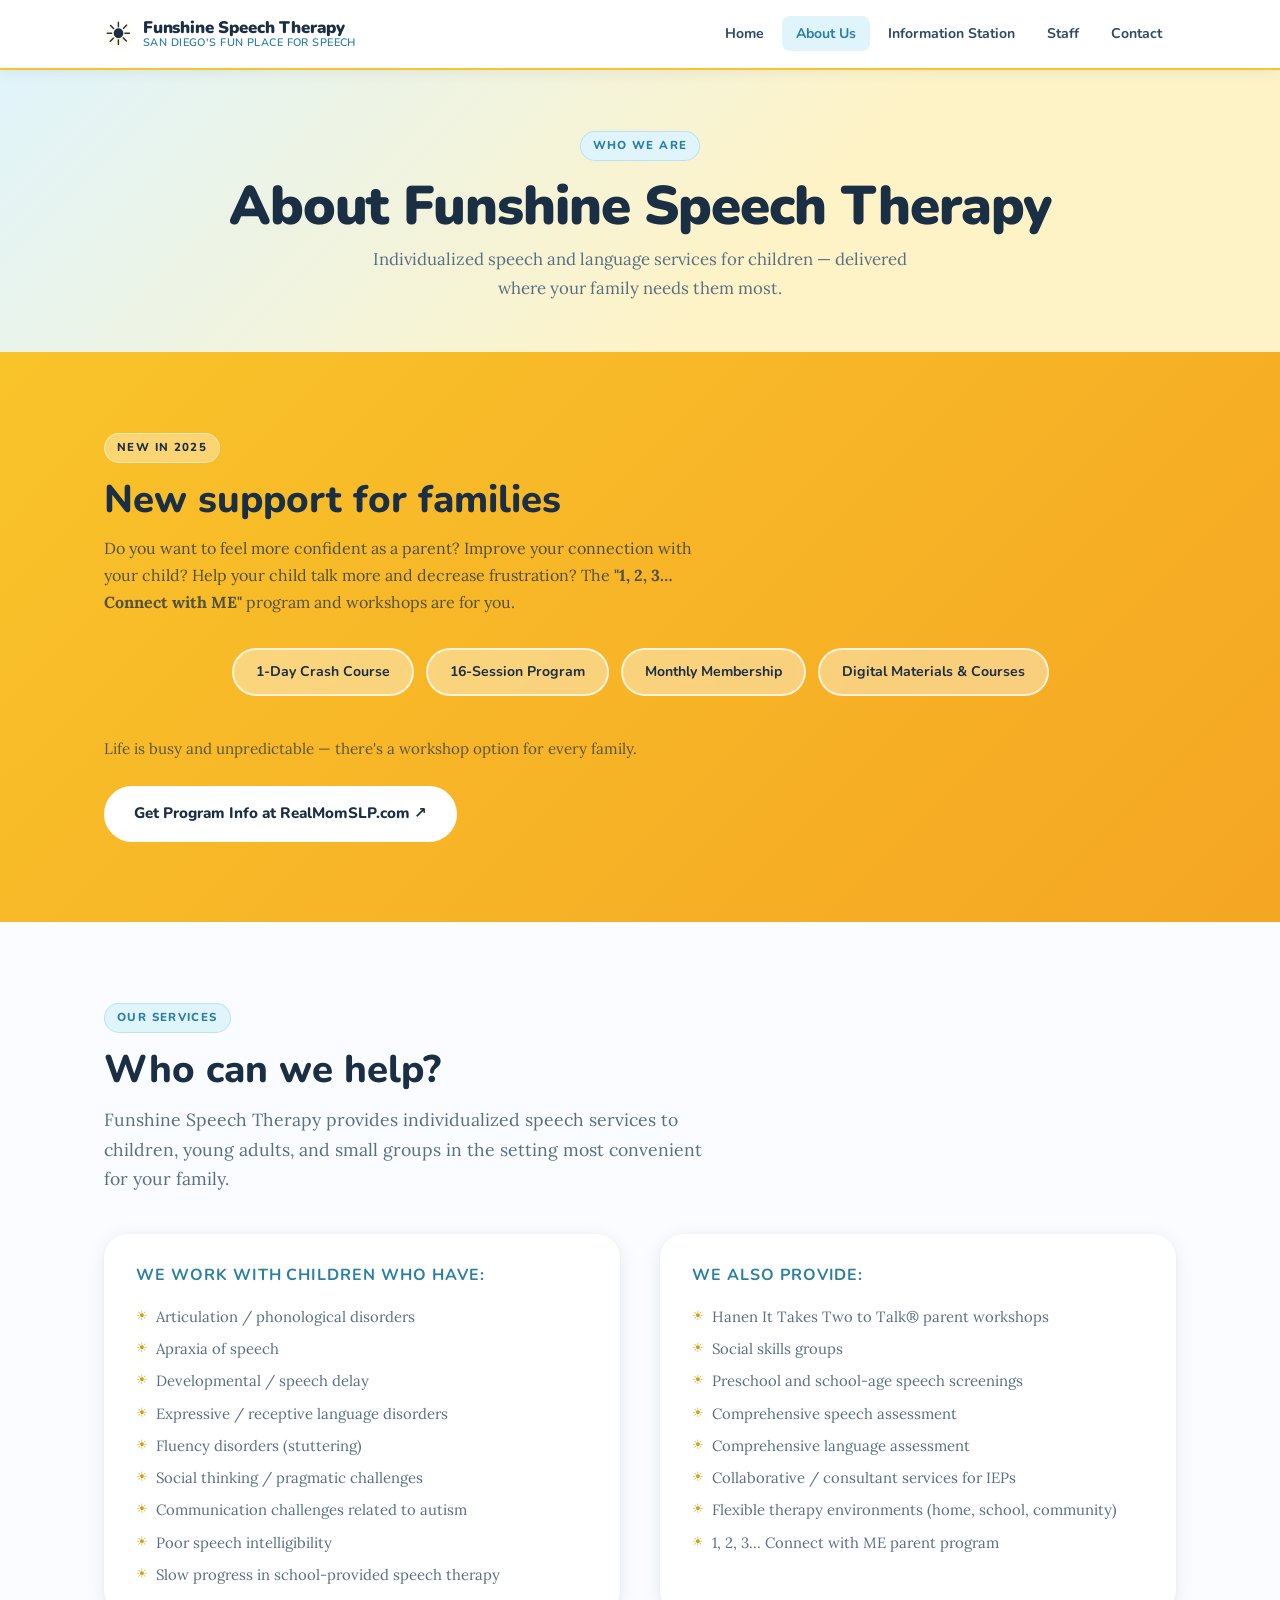
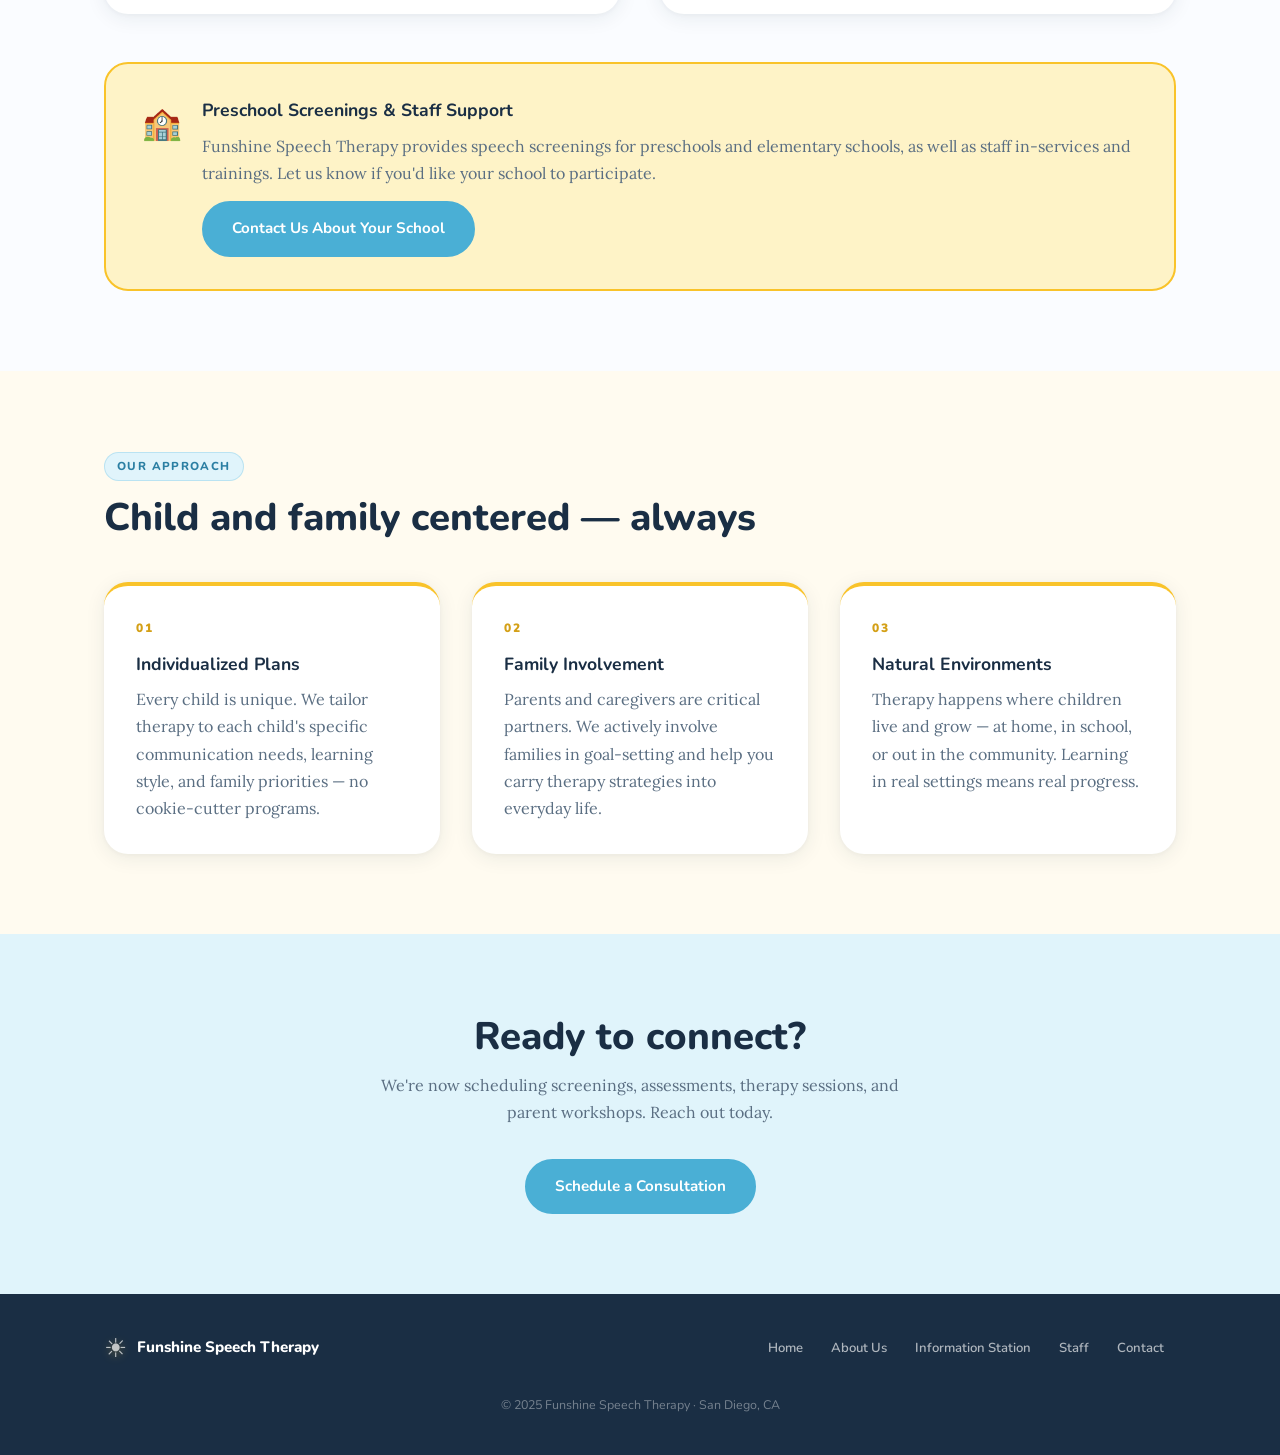
==== about.html @ bde335ca "Add files via upload" ====
<!DOCTYPE html>
<html lang="en">
<head>
  <meta charset="UTF-8" />
  <meta name="viewport" content="width=device-width, initial-scale=1.0" />
  <meta name="description" content="About Funshine Speech Therapy — individualized speech services for children in San Diego. Learn about our approach, services, and programs." />
  <title>About Us — Funshine Speech Therapy</title>
  <link rel="preconnect" href="https://fonts.googleapis.com" />
  <link rel="preconnect" href="https://fonts.gstatic.com" crossorigin />
  <link href="https://fonts.googleapis.com/css2?family=Nunito:wght@400;600;700;800;900&family=Lora:ital,wght@0,400;0,600;1,400&display=swap" rel="stylesheet" />
  <link rel="stylesheet" href="styles.css" />
</head>
<body>

  <header class="site-header" role="banner">
    <div class="header-inner">
      <a href="index.html" class="logo" aria-label="Funshine Speech Therapy — Home">
        <span class="logo-sun" aria-hidden="true">☀</span>
        <div class="logo-text">
          <span class="logo-name">Funshine Speech Therapy</span>
          <span class="logo-tagline">San Diego's Fun Place For Speech</span>
        </div>
      </a>
      <button class="nav-toggle" aria-label="Open menu" aria-expanded="false" aria-controls="main-nav">
        <span></span><span></span><span></span>
      </button>
      <nav id="main-nav" role="navigation" aria-label="Main navigation">
        <ul>
          <li><a href="index.html">Home</a></li>
          <li><a href="about.html" class="active">About Us</a></li>
          <li><a href="information.html">Information Station</a></li>
          <li><a href="staff.html">Staff</a></li>
          <li><a href="contact.html">Contact</a></li>
        </ul>
      </nav>
    </div>
  </header>

  <main>

    <section class="page-hero">
      <div class="container">
        <div class="section-label">Who We Are</div>
        <h1>About Funshine Speech Therapy</h1>
        <p>Individualized speech and language services for children — delivered where your family needs them most.</p>
      </div>
    </section>

    <section class="section section-sunshine" aria-labelledby="new-support-heading">
      <div class="container">
        <div class="section-label light">New in 2025</div>
        <h2 id="new-support-heading" style="color:var(--navy);">New support for families</h2>
        <p style="color:rgba(26,46,68,.75); max-width:600px; margin-bottom:2rem;">Do you want to feel more confident as a parent? Improve your connection with your child? Help your child talk more and decrease frustration? The <strong>"1, 2, 3… Connect with ME"</strong> program and workshops are for you.</p>
        <div class="program-options">
          <div class="program-option">1-Day Crash Course</div>
          <div class="program-option">16-Session Program</div>
          <div class="program-option">Monthly Membership</div>
          <div class="program-option">Digital Materials &amp; Courses</div>
        </div>
        <p style="color:rgba(26,46,68,.7); margin-bottom:1.5rem; font-size:.95rem;">Life is busy and unpredictable — there's a workshop option for every family.</p>
        <a href="https://www.realmomslp.com/" target="_blank" rel="noopener noreferrer" class="btn btn-white">Get Program Info at RealMomSLP.com ↗</a>
      </div>
    </section>

    <section class="section section-light" aria-labelledby="services-heading">
      <div class="container">
        <div class="section-label">Our Services</div>
        <h2 id="services-heading">Who can we help?</h2>
        <p class="section-intro" style="margin:0 0 0">Funshine Speech Therapy provides individualized speech services to children, young adults, and small groups in the setting most convenient for your family.</p>
        <div class="services-two-col">
          <div class="service-group">
            <h3>We work with children who have:</h3>
            <ul class="service-list">
              <li>Articulation / phonological disorders</li>
              <li>Apraxia of speech</li>
              <li>Developmental / speech delay</li>
              <li>Expressive / receptive language disorders</li>
              <li>Fluency disorders (stuttering)</li>
              <li>Social thinking / pragmatic challenges</li>
              <li>Communication challenges related to autism</li>
              <li>Poor speech intelligibility</li>
              <li>Slow progress in school-provided speech therapy</li>
            </ul>
          </div>
          <div class="service-group">
            <h3>We also provide:</h3>
            <ul class="service-list">
              <li>Hanen It Takes Two to Talk® parent workshops</li>
              <li>Social skills groups</li>
              <li>Preschool and school-age speech screenings</li>
              <li>Comprehensive speech assessment</li>
              <li>Comprehensive language assessment</li>
              <li>Collaborative / consultant services for IEPs</li>
              <li>Flexible therapy environments (home, school, community)</li>
              <li>1, 2, 3… Connect with ME parent program</li>
            </ul>
          </div>
        </div>
        <div class="about-preschool-box">
          <div class="icon">🏫</div>
          <div>
            <h3>Preschool Screenings &amp; Staff Support</h3>
            <p>Funshine Speech Therapy provides speech screenings for preschools and elementary schools, as well as staff in-services and trainings. Let us know if you'd like your school to participate.</p>
            <a href="contact.html" class="btn btn-primary" style="margin-top:14px;">Contact Us About Your School</a>
          </div>
        </div>
      </div>
    </section>

    <section class="section section-warm" aria-labelledby="approach-heading">
      <div class="container">
        <div class="section-label">Our Approach</div>
        <h2 id="approach-heading">Child and family centered — always</h2>
        <div class="pillars">
          <div class="pillar">
            <div class="pillar-num">01</div>
            <h3>Individualized Plans</h3>
            <p>Every child is unique. We tailor therapy to each child's specific communication needs, learning style, and family priorities — no cookie-cutter programs.</p>
          </div>
          <div class="pillar">
            <div class="pillar-num">02</div>
            <h3>Family Involvement</h3>
            <p>Parents and caregivers are critical partners. We actively involve families in goal-setting and help you carry therapy strategies into everyday life.</p>
          </div>
          <div class="pillar">
            <div class="pillar-num">03</div>
            <h3>Natural Environments</h3>
            <p>Therapy happens where children live and grow — at home, in school, or out in the community. Learning in real settings means real progress.</p>
          </div>
        </div>
      </div>
    </section>

    <section class="section section-contact" aria-labelledby="about-cta-heading">
      <div class="container centered">
        <h2 id="about-cta-heading">Ready to connect?</h2>
        <p>We're now scheduling screenings, assessments, therapy sessions, and parent workshops. Reach out today.</p>
        <a href="contact.html" class="btn btn-primary">Schedule a Consultation</a>
      </div>
    </section>

  </main>

  <footer class="site-footer" role="contentinfo">
    <div class="footer-inner">
      <div class="footer-brand">
        <span class="logo-sun" aria-hidden="true">☀</span>
        <span class="footer-name">Funshine Speech Therapy</span>
      </div>
      <nav aria-label="Footer navigation">
        <ul class="footer-links">
          <li><a href="index.html">Home</a></li>
          <li><a href="about.html">About Us</a></li>
          <li><a href="information.html">Information Station</a></li>
          <li><a href="staff.html">Staff</a></li>
          <li><a href="contact.html">Contact</a></li>
        </ul>
      </nav>
      <p class="footer-copy">© 2025 Funshine Speech Therapy · San Diego, CA</p>
    </div>
  </footer>

  <script>
// ── Mobile nav toggle ──────────────────────────────────────
const toggle = document.querySelector('.nav-toggle');
const nav    = document.getElementById('main-nav');

if (toggle && nav) {
  toggle.addEventListener('click', () => {
    const open = nav.classList.toggle('open');
    toggle.setAttribute('aria-expanded', String(open));
    toggle.setAttribute('aria-label', open ? 'Close menu' : 'Open menu');
  });

  // Close nav when a link is clicked
  nav.querySelectorAll('a').forEach(link => {
    link.addEventListener('click', () => {
      nav.classList.remove('open');
      toggle.setAttribute('aria-expanded', 'false');
      toggle.setAttribute('aria-label', 'Open menu');
    });
  });

  // Close nav on outside click
  document.addEventListener('click', (e) => {
    if (!nav.contains(e.target) && !toggle.contains(e.target)) {
      nav.classList.remove('open');
      toggle.setAttribute('aria-expanded', 'false');
    }
  });
}

// ── Hamburger animation ────────────────────────────────────
if (toggle) {
  toggle.addEventListener('click', () => {
    toggle.classList.toggle('is-open');
  });
}

// ── Contact form demo ──────────────────────────────────────
function submitForm() {
  const name  = document.getElementById('contact-name');
  const email = document.getElementById('contact-email');

  if (!name || !email) return;

  if (!name.value.trim()) {
    name.focus();
    name.style.borderColor = 'var(--yellow-dark)';
    return;
  }
  if (!email.value.trim() || !email.value.includes('@')) {
    email.focus();
    email.style.borderColor = 'var(--yellow-dark)';
    return;
  }

  const form    = document.getElementById('contact-form');
  const success = document.getElementById('form-success');
  if (form && success) {
    form.style.display    = 'none';
    success.style.display = 'block';
  }
}

// ── Scroll-reveal (subtle) ─────────────────────────────────
if (!window.matchMedia('(prefers-reduced-motion: reduce)').matches) {
  const revealEls = document.querySelectorAll(
    '.condition-card, .pillar, .staff-card, .info-block, .contact-item'
  );

  const observer = new IntersectionObserver((entries) => {
    entries.forEach(entry => {
      if (entry.isIntersecting) {
        entry.target.style.opacity   = '1';
        entry.target.style.transform = 'translateY(0)';
        observer.unobserve(entry.target);
      }
    });
  }, { threshold: 0.1, rootMargin: '0px 0px -40px 0px' });

  revealEls.forEach(el => {
    el.style.opacity   = '0';
    el.style.transform = 'translateY(20px)';
    el.style.transition = 'opacity 0.45s ease, transform 0.45s ease';
    observer.observe(el);
  });
}

// ── Active nav link highlight ──────────────────────────────
(function highlightCurrentPage() {
  const current = window.location.pathname.split('/').pop() || 'index.html';
  document.querySelectorAll('#main-nav a').forEach(link => {
    const href = link.getAttribute('href');
    if (href === current) {
      link.classList.add('active');
    } else {
      link.classList.remove('active');
    }
  });
})();

  </script>
</body>
</html>
---- styles.css ----
/* ============================================================
   FUNSHINE SPEECH THERAPY — Design System
   Palette: Sunflower yellow, sky blue, soft white, deep navy
   Type: Nunito (friendly rounded sans) + Lora (warm serif)
   ============================================================ */

:root {
  /* Colors */
  --yellow:       #F9C32A;
  --yellow-light: #FEF3C7;
  --yellow-dark:  #D4A017;
  --sky:          #4AAFD5;
  --sky-light:    #E0F4FB;
  --sky-dark:     #2B7FA3;
  --navy:         #1A2E44;
  --navy-mid:     #2E4A66;
  --white:        #FFFFFF;
  --off-white:    #FAFCFF;
  --warm-cream:   #FFFBF0;
  --gray-100:     #F5F7FA;
  --gray-200:     #E8EDF4;
  --gray-500:     #7A8A9B;
  --gray-700:     #4A5568;
  --text:         #1A2E44;
  --text-muted:   #5A6E82;

  /* Type */
  --font-display: 'Nunito', system-ui, sans-serif;
  --font-body:    'Lora', Georgia, serif;
  --font-ui:      'Nunito', system-ui, sans-serif;

  /* Scale */
  --radius-sm:   8px;
  --radius-md:   16px;
  --radius-lg:   24px;
  --radius-pill: 999px;
  --shadow-card: 0 4px 20px rgba(26,46,68,.08), 0 1px 4px rgba(26,46,68,.04);
  --shadow-lift: 0 12px 36px rgba(26,46,68,.14);
  --transition:  0.2s ease;
}

*, *::before, *::after { box-sizing: border-box; margin: 0; padding: 0; }

html { scroll-behavior: smooth; }

body {
  font-family: var(--font-body);
  color: var(--text);
  background: var(--white);
  line-height: 1.7;
  font-size: 1rem;
  -webkit-font-smoothing: antialiased;
}

img { max-width: 100%; display: block; }
a { color: inherit; text-decoration: none; }

/* ── Typography ─────────────────────────────────────────── */

h1, h2, h3, h4, h5, .logo-name, .btn, nav, .section-label, .pillar-num {
  font-family: var(--font-display);
}

h1 {
  font-size: clamp(2.2rem, 5vw, 3.4rem);
  font-weight: 900;
  line-height: 1.15;
  letter-spacing: -0.02em;
  color: var(--navy);
}

h1 em {
  font-style: normal;
  color: var(--yellow-dark);
}

h2 {
  font-size: clamp(1.7rem, 3.5vw, 2.4rem);
  font-weight: 800;
  line-height: 1.2;
  color: var(--navy);
  margin-bottom: .75rem;
}

h3 {
  font-size: 1.1rem;
  font-weight: 700;
  color: var(--navy);
  margin-bottom: .4rem;
}

p { color: var(--text-muted); }

/* ── Layout helpers ─────────────────────────────────────── */

.container {
  max-width: 1120px;
  margin: 0 auto;
  padding: 0 24px;
}

.centered { text-align: center; }

.section {
  padding: 80px 0;
}

.section-light  { background: var(--off-white); }
.section-warm   { background: var(--warm-cream); }
.section-sunshine { background: linear-gradient(135deg, var(--yellow) 0%, #F5A623 100%); }
.section-contact { background: var(--sky-light); }

.section-label {
  display: inline-block;
  font-size: .72rem;
  font-weight: 800;
  letter-spacing: .12em;
  text-transform: uppercase;
  color: var(--sky-dark);
  background: var(--sky-light);
  border: 1.5px solid rgba(74,175,213,.25);
  padding: 4px 12px;
  border-radius: var(--radius-pill);
  margin-bottom: 14px;
}

.section-label.light {
  color: var(--navy);
  background: rgba(255,255,255,.35);
  border-color: rgba(255,255,255,.5);
}

.section-intro {
  font-size: 1.1rem;
  max-width: 620px;
  color: var(--text-muted);
  margin: 0 auto 2.5rem;
}

.section-intro.light-text { color: rgba(26,46,68,.7); }

.section-cta-note {
  font-size: .95rem;
  margin-bottom: 1.5rem;
  color: var(--text-muted);
}

/* ── Buttons ────────────────────────────────────────────── */

.btn {
  display: inline-flex;
  align-items: center;
  gap: 6px;
  padding: 13px 28px;
  border-radius: var(--radius-pill);
  font-size: .95rem;
  font-weight: 700;
  cursor: pointer;
  transition: transform var(--transition), box-shadow var(--transition), background var(--transition);
  border: 2.5px solid transparent;
  white-space: nowrap;
}

.btn:focus-visible {
  outline: 3px solid var(--yellow);
  outline-offset: 3px;
}

.btn-primary {
  background: var(--sky);
  color: var(--white);
  border-color: var(--sky);
}
.btn-primary:hover { background: var(--sky-dark); border-color: var(--sky-dark); transform: translateY(-2px); box-shadow: var(--shadow-lift); }

.btn-outline {
  background: transparent;
  color: var(--navy);
  border-color: var(--navy);
}
.btn-outline:hover { background: var(--navy); color: var(--white); transform: translateY(-2px); }

.btn-white {
  background: var(--white);
  color: var(--navy);
  border-color: var(--white);
  font-weight: 800;
}
.btn-white:hover { background: var(--yellow-light); transform: translateY(-2px); box-shadow: var(--shadow-lift); }

/* ── Header / Nav ───────────────────────────────────────── */

.site-header {
  position: sticky;
  top: 0;
  z-index: 100;
  background: var(--white);
  border-bottom: 2px solid var(--yellow);
  box-shadow: 0 2px 12px rgba(26,46,68,.07);
}

.header-inner {
  max-width: 1120px;
  margin: 0 auto;
  padding: 0 24px;
  height: 68px;
  display: flex;
  align-items: center;
  justify-content: space-between;
  gap: 24px;
}

.logo {
  display: flex;
  align-items: center;
  gap: 10px;
  text-decoration: none;
  flex-shrink: 0;
}

.logo-sun {
  font-size: 2rem;
  line-height: 1;
  filter: drop-shadow(0 2px 4px rgba(249,195,42,.4));
}

.logo-text { display: flex; flex-direction: column; line-height: 1.1; }

.logo-name {
  font-size: 1.05rem;
  font-weight: 900;
  color: var(--navy);
  letter-spacing: -.01em;
}

.logo-tagline {
  font-family: var(--font-ui);
  font-size: .68rem;
  font-weight: 600;
  color: var(--sky-dark);
  letter-spacing: .04em;
  text-transform: uppercase;
}

#main-nav ul {
  list-style: none;
  display: flex;
  align-items: center;
  gap: 4px;
}

#main-nav a {
  font-family: var(--font-display);
  font-size: .88rem;
  font-weight: 700;
  color: var(--navy-mid);
  padding: 8px 14px;
  border-radius: var(--radius-sm);
  transition: color var(--transition), background var(--transition);
}

#main-nav a:hover,
#main-nav a.active {
  color: var(--sky-dark);
  background: var(--sky-light);
}

.nav-toggle {
  display: none;
  flex-direction: column;
  gap: 5px;
  background: none;
  border: none;
  cursor: pointer;
  padding: 8px;
  border-radius: var(--radius-sm);
}
.nav-toggle span {
  display: block;
  width: 24px;
  height: 2.5px;
  background: var(--navy);
  border-radius: 2px;
  transition: transform .2s, opacity .2s;
}

/* ── Hero ───────────────────────────────────────────────── */

.hero {
  background: linear-gradient(135deg, var(--sky-light) 0%, var(--yellow-light) 100%);
  padding: 80px 0 60px;
  display: grid;
  grid-template-columns: 1fr 1fr;
  align-items: center;
  gap: 40px;
  max-width: 1120px;
  margin: 0 auto;
  padding-left: 24px;
  padding-right: 24px;
}

.hero-eyebrow {
  font-family: var(--font-display);
  font-size: .8rem;
  font-weight: 700;
  letter-spacing: .1em;
  text-transform: uppercase;
  color: var(--sky-dark);
  margin-bottom: 16px;
}

.hero-content h1 { margin-bottom: 18px; }

.hero-sub {
  font-size: 1.1rem;
  color: var(--text-muted);
  max-width: 500px;
  margin-bottom: 32px;
}

.hero-cta { display: flex; gap: 12px; flex-wrap: wrap; }

.hero-visual {
  display: flex;
  justify-content: center;
  align-items: center;
}

.hero-blob {
  position: relative;
  width: 300px;
  height: 300px;
  background: radial-gradient(circle at 40% 40%, var(--yellow) 0%, #F5A623 100%);
  border-radius: 60% 40% 55% 45% / 50% 60% 40% 55%;
  display: flex;
  align-items: center;
  justify-content: center;
  box-shadow: 0 20px 60px rgba(249,195,42,.35);
}

.blob-icon { font-size: 5rem; }

.floating-badge {
  position: absolute;
  background: var(--white);
  border-radius: var(--radius-pill);
  padding: 8px 14px;
  font-family: var(--font-display);
  font-size: .78rem;
  font-weight: 700;
  color: var(--navy);
  box-shadow: var(--shadow-card);
  white-space: nowrap;
}
.badge-1 { top: 10px; right: -30px; }
.badge-2 { bottom: 30px; right: -40px; }
.badge-3 { bottom: -10px; left: -20px; }

/* ── Conditions Grid ────────────────────────────────────── */

.conditions-grid {
  display: grid;
  grid-template-columns: repeat(3, 1fr);
  gap: 20px;
  margin: 2rem 0;
}

.condition-card {
  background: var(--white);
  border: 1.5px solid var(--gray-200);
  border-radius: var(--radius-md);
  padding: 24px;
  transition: transform var(--transition), box-shadow var(--transition);
}
.condition-card:hover { transform: translateY(-4px); box-shadow: var(--shadow-lift); }

.condition-icon { font-size: 1.8rem; display: block; margin-bottom: 10px; }

/* ── Pillars ────────────────────────────────────────────── */

.pillars {
  display: grid;
  grid-template-columns: repeat(3, 1fr);
  gap: 32px;
  margin-top: 2.5rem;
}

.pillar {
  padding: 32px;
  background: var(--white);
  border-radius: var(--radius-lg);
  box-shadow: var(--shadow-card);
  border-top: 4px solid var(--yellow);
}

.pillar-num {
  font-size: .75rem;
  font-weight: 900;
  letter-spacing: .15em;
  color: var(--yellow-dark);
  margin-bottom: 12px;
}

/* ── Two-col section ────────────────────────────────────── */

.two-col {
  display: grid;
  grid-template-columns: 1fr 1fr;
  align-items: center;
  gap: 60px;
}

.resource-list {
  list-style: none;
  display: flex;
  flex-direction: column;
  gap: 10px;
  margin: 1.5rem 0 2rem;
}
.resource-list li {
  font-family: var(--font-display);
  font-size: .95rem;
  font-weight: 600;
  color: var(--navy-mid);
}

.info-card-stack {
  position: relative;
  height: 260px;
}
.info-card {
  position: absolute;
  background: var(--white);
  border-radius: var(--radius-md);
  padding: 18px 22px;
  display: flex;
  align-items: center;
  gap: 12px;
  box-shadow: var(--shadow-card);
  font-family: var(--font-display);
  font-weight: 700;
  font-size: .9rem;
  color: var(--navy);
  border-left: 4px solid var(--yellow);
}
.info-card span { font-size: 1.4rem; }
.ic1 { top: 0; left: 0; width: 85%; }
.ic2 { top: 80px; right: 0; width: 85%; border-left-color: var(--sky); }
.ic3 { top: 160px; left: 20px; width: 85%; border-left-color: var(--yellow-dark); }

/* ── Connect program ────────────────────────────────────── */

.section-sunshine h2 { color: var(--navy); }

.program-options {
  display: flex;
  flex-wrap: wrap;
  gap: 12px;
  justify-content: center;
  margin: 2rem 0 2.5rem;
}

.program-option {
  background: rgba(255,255,255,.4);
  border: 2px solid rgba(255,255,255,.7);
  border-radius: var(--radius-pill);
  padding: 10px 22px;
  font-family: var(--font-display);
  font-size: .88rem;
  font-weight: 700;
  color: var(--navy);
  backdrop-filter: blur(4px);
}

/* ── Contact strip ──────────────────────────────────────── */

.section-contact h2 { color: var(--navy); }
.section-contact p { color: var(--text-muted); max-width: 520px; margin: .75rem auto 2rem; }

/* ── Footer ─────────────────────────────────────────────── */

.site-footer {
  background: var(--navy);
  color: rgba(255,255,255,.7);
  padding: 40px 0;
}

.footer-inner {
  max-width: 1120px;
  margin: 0 auto;
  padding: 0 24px;
  display: flex;
  flex-wrap: wrap;
  align-items: center;
  gap: 24px;
  justify-content: space-between;
}

.footer-brand {
  display: flex;
  align-items: center;
  gap: 10px;
}
.footer-brand .logo-sun { font-size: 1.6rem; }
.footer-name {
  font-family: var(--font-display);
  font-weight: 800;
  font-size: .95rem;
  color: var(--white);
}

.footer-links {
  list-style: none;
  display: flex;
  flex-wrap: wrap;
  gap: 4px;
}
.footer-links a {
  font-family: var(--font-display);
  font-size: .82rem;
  font-weight: 600;
  color: rgba(255,255,255,.65);
  padding: 6px 12px;
  border-radius: var(--radius-sm);
  transition: color var(--transition), background var(--transition);
}
.footer-links a:hover { color: var(--white); background: rgba(255,255,255,.1); }

.footer-copy {
  font-family: var(--font-display);
  font-size: .78rem;
  color: rgba(255,255,255,.4);
  width: 100%;
  text-align: center;
  margin-top: 8px;
}

/* ── Inner page hero ────────────────────────────────────── */

.page-hero {
  background: linear-gradient(135deg, var(--sky-light) 0%, var(--yellow-light) 60%);
  padding: 60px 0 50px;
  text-align: center;
}
.page-hero h1 { margin-bottom: .5rem; }
.page-hero p { max-width: 580px; margin: 0 auto; font-size: 1.05rem; }

/* ── Staff page ─────────────────────────────────────────── */

.staff-grid {
  display: grid;
  grid-template-columns: repeat(auto-fit, minmax(320px, 1fr));
  gap: 36px;
  margin-top: 2.5rem;
}

.staff-card {
  background: var(--white);
  border-radius: var(--radius-lg);
  box-shadow: var(--shadow-card);
  overflow: hidden;
  display: flex;
  flex-direction: column;
}

.staff-card-avatar {
  background: linear-gradient(135deg, var(--yellow-light), var(--sky-light));
  height: 200px;
  display: flex;
  align-items: center;
  justify-content: center;
  font-size: 5rem;
}

.staff-card-body { padding: 28px; }

.staff-card-body h3 {
  font-size: 1.2rem;
  color: var(--navy);
  margin-bottom: 4px;
}
.staff-title {
  font-family: var(--font-display);
  font-size: .82rem;
  font-weight: 700;
  color: var(--sky-dark);
  text-transform: uppercase;
  letter-spacing: .06em;
  margin-bottom: 14px;
}
.staff-card-body p { font-size: .93rem; margin-bottom: 14px; }

.expertise-list {
  list-style: none;
  display: flex;
  flex-direction: column;
  gap: 6px;
  margin-top: 14px;
}
.expertise-list li {
  font-family: var(--font-display);
  font-size: .85rem;
  font-weight: 600;
  color: var(--navy-mid);
  display: flex;
  align-items: flex-start;
  gap: 8px;
}
.expertise-list li::before { content: "✓"; color: var(--sky); font-weight: 800; }

/* ── Info Station ───────────────────────────────────────── */

.info-sections { display: flex; flex-direction: column; gap: 48px; margin-top: 2.5rem; }

.info-block {
  background: var(--white);
  border-radius: var(--radius-lg);
  box-shadow: var(--shadow-card);
  padding: 36px 40px;
  border-left: 6px solid var(--yellow);
}
.info-block.sky-border { border-left-color: var(--sky); }

.info-block h3 {
  font-size: 1.4rem;
  color: var(--navy);
  margin-bottom: .5rem;
}
.info-block .subtitle {
  font-family: var(--font-display);
  font-size: .85rem;
  font-weight: 700;
  color: var(--sky-dark);
  letter-spacing: .06em;
  text-transform: uppercase;
  margin-bottom: 16px;
}
.info-block p { margin-bottom: .9rem; }

.fact-list {
  list-style: none;
  display: flex;
  flex-direction: column;
  gap: 10px;
  margin: 1rem 0;
  padding-left: 0;
}
.fact-list li {
  font-size: .93rem;
  color: var(--text-muted);
  padding-left: 20px;
  position: relative;
}
.fact-list li::before {
  content: "→";
  position: absolute;
  left: 0;
  color: var(--sky);
  font-weight: 700;
}

.hanen-pillars {
  display: grid;
  grid-template-columns: repeat(auto-fit, minmax(200px, 1fr));
  gap: 16px;
  margin: 1.5rem 0;
}
.hanen-pillar {
  background: var(--sky-light);
  border-radius: var(--radius-md);
  padding: 16px;
  font-family: var(--font-display);
  font-size: .88rem;
  font-weight: 600;
  color: var(--navy-mid);
}
.hanen-pillar strong { display: block; color: var(--sky-dark); margin-bottom: 4px; font-size: .78rem; text-transform: uppercase; letter-spacing: .06em; }

.external-link {
  display: inline-flex;
  align-items: center;
  gap: 6px;
  font-family: var(--font-display);
  font-weight: 700;
  font-size: .9rem;
  color: var(--sky-dark);
  border-bottom: 2px solid var(--sky-light);
  padding-bottom: 2px;
  transition: border-color var(--transition), color var(--transition);
}
.external-link:hover { border-color: var(--sky); color: var(--sky); }

/* ── About page ─────────────────────────────────────────── */

.services-two-col {
  display: grid;
  grid-template-columns: 1fr 1fr;
  gap: 40px;
  margin-top: 2.5rem;
}
.service-group {
  background: var(--white);
  border-radius: var(--radius-lg);
  padding: 28px 32px;
  box-shadow: var(--shadow-card);
}
.service-group h3 {
  font-size: 1rem;
  text-transform: uppercase;
  letter-spacing: .06em;
  color: var(--sky-dark);
  margin-bottom: 16px;
}
.service-list {
  list-style: none;
  display: flex;
  flex-direction: column;
  gap: 10px;
}
.service-list li {
  font-size: .93rem;
  color: var(--text-muted);
  padding-left: 20px;
  position: relative;
  line-height: 1.5;
}
.service-list li::before {
  content: "☀";
  position: absolute;
  left: 0;
  color: var(--yellow-dark);
  font-size: .8rem;
}

.about-preschool-box {
  background: var(--yellow-light);
  border-radius: var(--radius-lg);
  padding: 32px 36px;
  margin-top: 3rem;
  border: 2px solid var(--yellow);
  display: flex;
  gap: 20px;
  align-items: flex-start;
}
.about-preschool-box .icon { font-size: 2rem; flex-shrink: 0; }
.about-preschool-box h3 { color: var(--navy); margin-bottom: .4rem; }

/* ── Contact page ───────────────────────────────────────── */

.contact-grid {
  display: grid;
  grid-template-columns: 1fr 1fr;
  gap: 48px;
  margin-top: 2.5rem;
  align-items: start;
}

.contact-info { display: flex; flex-direction: column; gap: 24px; }
.contact-item {
  display: flex;
  gap: 14px;
  align-items: flex-start;
}
.contact-item .ci-icon {
  width: 44px;
  height: 44px;
  border-radius: 50%;
  background: var(--sky-light);
  display: flex;
  align-items: center;
  justify-content: center;
  font-size: 1.2rem;
  flex-shrink: 0;
}
.contact-item h4 {
  font-family: var(--font-display);
  font-size: .82rem;
  font-weight: 700;
  text-transform: uppercase;
  letter-spacing: .07em;
  color: var(--sky-dark);
  margin-bottom: 4px;
}
.contact-item p { font-size: .95rem; color: var(--text-muted); }

.contact-form-box {
  background: var(--white);
  border-radius: var(--radius-lg);
  padding: 36px;
  box-shadow: var(--shadow-card);
}
.contact-form-box h3 { color: var(--navy); margin-bottom: 1.5rem; }

.form-group { margin-bottom: 18px; }
.form-group label {
  display: block;
  font-family: var(--font-display);
  font-size: .82rem;
  font-weight: 700;
  color: var(--navy-mid);
  margin-bottom: 6px;
}
.form-group input,
.form-group select,
.form-group textarea {
  width: 100%;
  padding: 12px 16px;
  font-family: var(--font-body);
  font-size: .95rem;
  color: var(--text);
  background: var(--gray-100);
  border: 2px solid var(--gray-200);
  border-radius: var(--radius-sm);
  outline: none;
  transition: border-color var(--transition);
}
.form-group input:focus,
.form-group select:focus,
.form-group textarea:focus {
  border-color: var(--sky);
  background: var(--white);
}
.form-group textarea { resize: vertical; min-height: 110px; }
.form-success {
  display: none;
  text-align: center;
  padding: 20px;
  font-family: var(--font-display);
  font-weight: 700;
  color: var(--sky-dark);
  font-size: 1rem;
}

/* ── Responsive ─────────────────────────────────────────── */

@media (max-width: 900px) {
  .hero {
    grid-template-columns: 1fr;
    padding-top: 48px;
    padding-bottom: 48px;
    text-align: center;
  }
  .hero-sub { margin-left: auto; margin-right: auto; }
  .hero-cta { justify-content: center; }
  .hero-visual { display: none; }

  .conditions-grid { grid-template-columns: repeat(2, 1fr); }
  .pillars { grid-template-columns: 1fr; }
  .two-col { grid-template-columns: 1fr; }
  .two-col-visual { display: none; }
  .services-two-col { grid-template-columns: 1fr; }
  .contact-grid { grid-template-columns: 1fr; }
}

@media (max-width: 640px) {
  .nav-toggle { display: flex; }

  #main-nav {
    display: none;
    position: absolute;
    top: 68px;
    left: 0;
    right: 0;
    background: var(--white);
    border-bottom: 2px solid var(--yellow);
    padding: 12px 24px 20px;
    box-shadow: 0 8px 24px rgba(26,46,68,.12);
  }
  #main-nav.open { display: block; }
  #main-nav ul { flex-direction: column; gap: 2px; }
  #main-nav a { display: block; padding: 10px 14px; }

  .site-header { position: relative; }

  .conditions-grid { grid-template-columns: 1fr; }
  .section { padding: 48px 0; }
  .info-block { padding: 24px; }
  .contact-form-box { padding: 24px; }
  .hanen-pillars { grid-template-columns: 1fr; }
}

@media (prefers-reduced-motion: reduce) {
  *, *::before, *::after { transition: none !important; animation: none !important; }
}
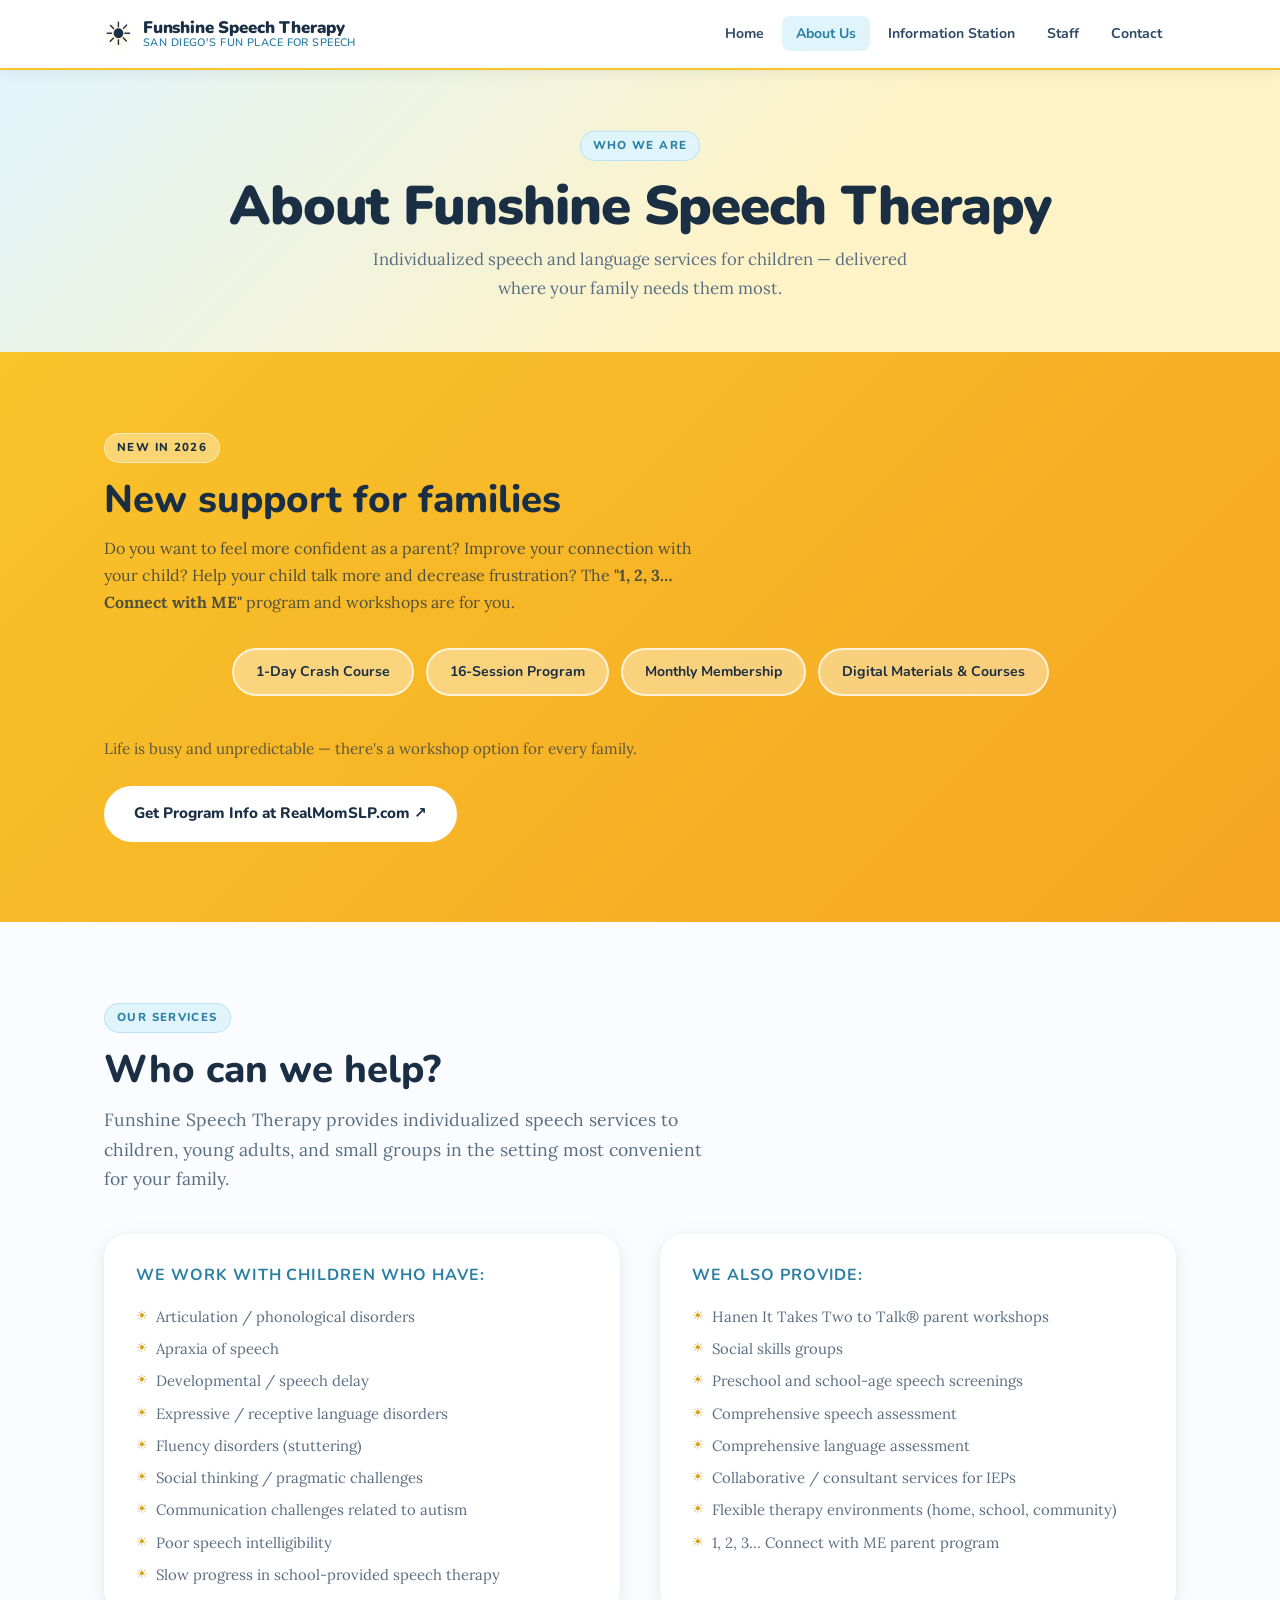
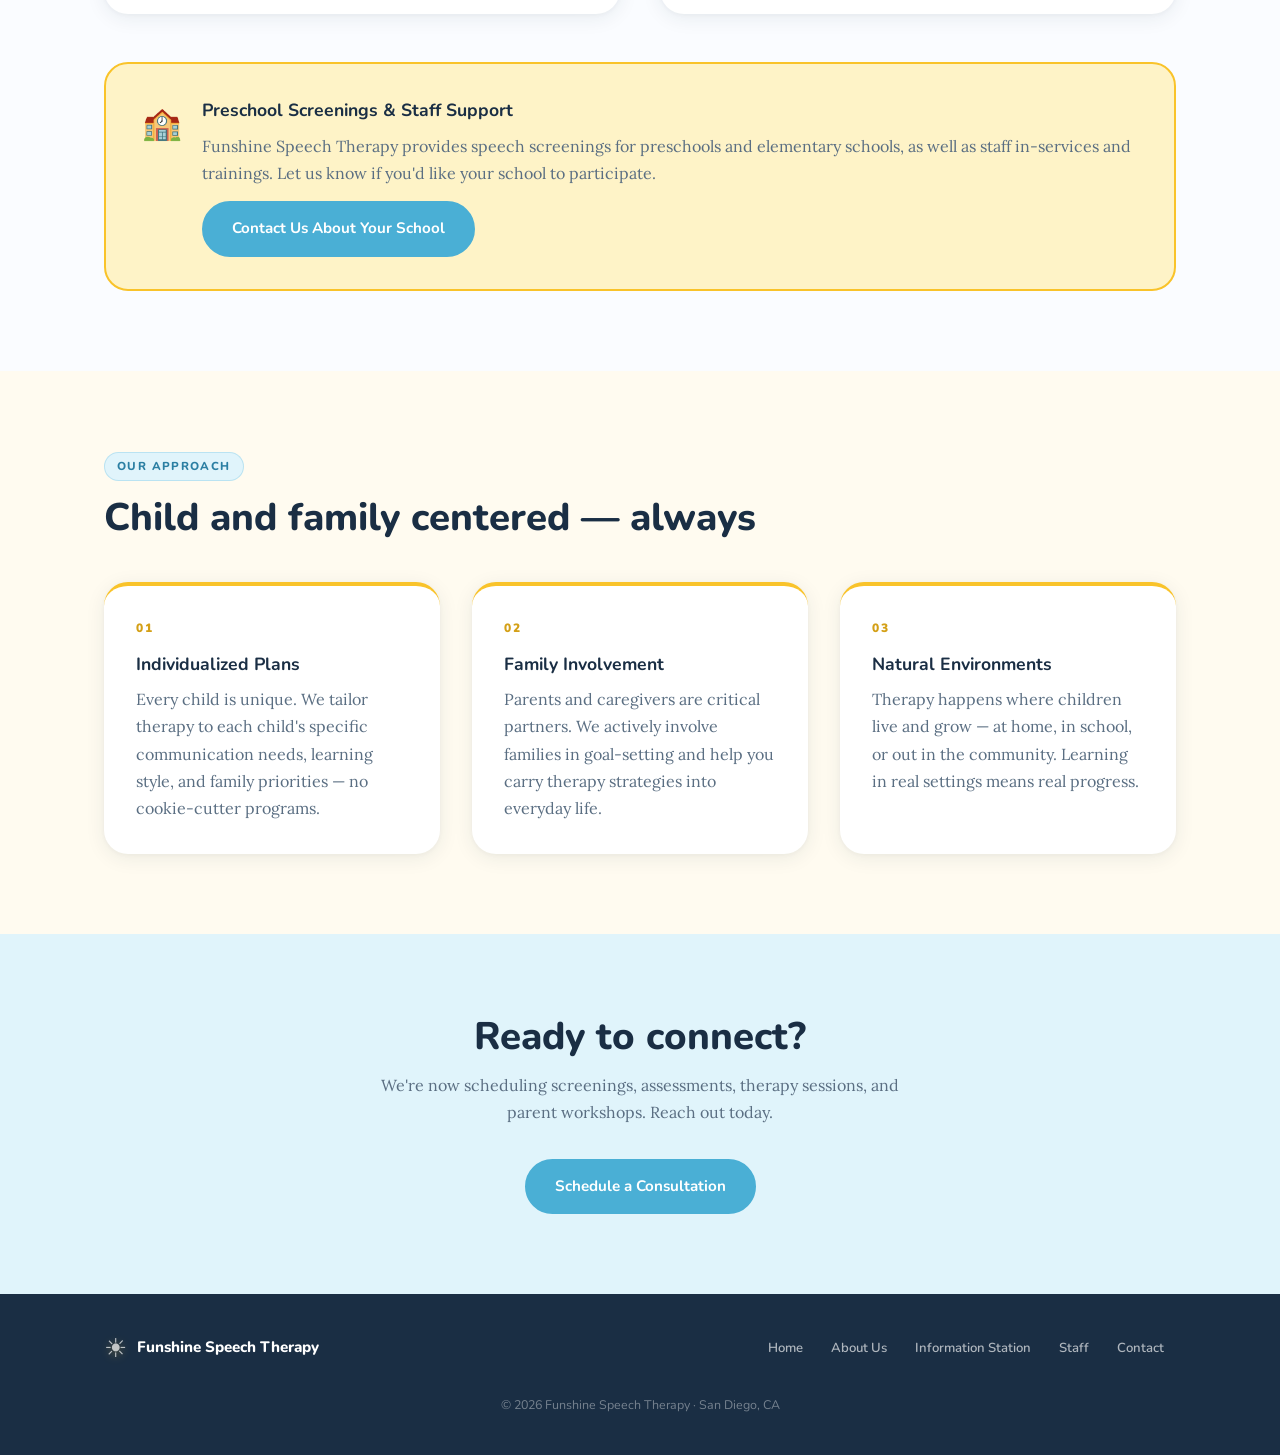
==== commit 32932930: "Update year from 2025 to 2026 in about.html" ====
--- a/about.html
+++ b/about.html
@@ -48,7 +48,7 @@
 
     <section class="section section-sunshine" aria-labelledby="new-support-heading">
       <div class="container">
-        <div class="section-label light">New in 2025</div>
+        <div class="section-label light">New in 2026</div>
         <h2 id="new-support-heading" style="color:var(--navy);">New support for families</h2>
         <p style="color:rgba(26,46,68,.75); max-width:600px; margin-bottom:2rem;">Do you want to feel more confident as a parent? Improve your connection with your child? Help your child talk more and decrease frustration? The <strong>"1, 2, 3… Connect with ME"</strong> program and workshops are for you.</p>
         <div class="program-options">
@@ -156,7 +156,7 @@
           <li><a href="contact.html">Contact</a></li>
         </ul>
       </nav>
-      <p class="footer-copy">© 2025 Funshine Speech Therapy · San Diego, CA</p>
+      <p class="footer-copy">© 2026 Funshine Speech Therapy · San Diego, CA</p>
     </div>
   </footer>
 
@@ -262,4 +262,4 @@
 
   </script>
 </body>
-</html>+</html>
